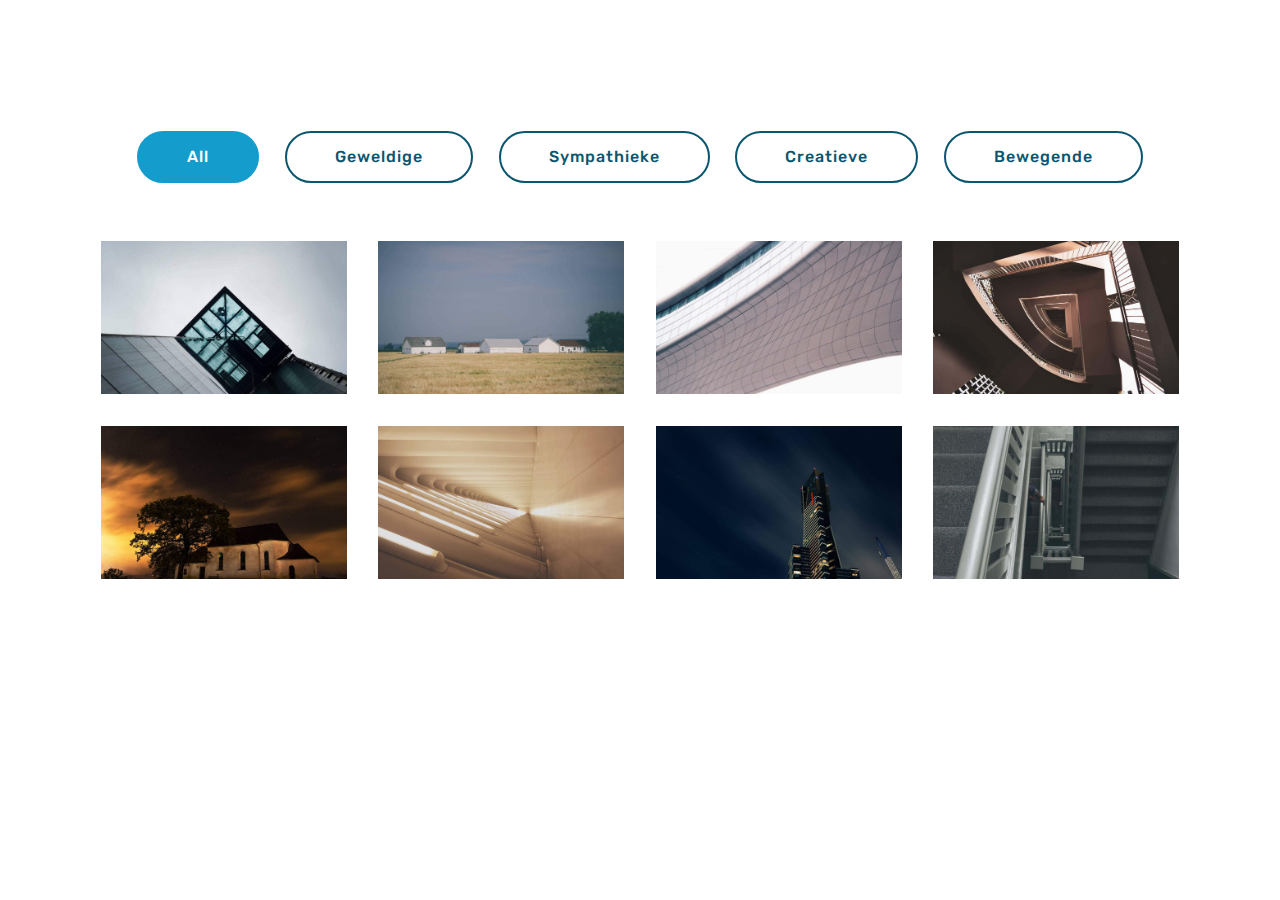
==== my_work.html @ 96ecb73c "create github pages" ====
<!DOCTYPE html>
<html >
<head>
  <!-- Site made with Mobirise Website Builder v4.8.6, https://mobirise.com -->
  <meta charset="UTF-8">
  <meta http-equiv="X-UA-Compatible" content="IE=edge">
  <meta name="generator" content="Mobirise v4.8.6, mobirise.com">
  <meta name="viewport" content="width=device-width, initial-scale=1, minimum-scale=1">
  <link rel="shortcut icon" href="assets/images/logo4.png" type="image/x-icon">
  <meta name="description" content="Website Creator Description">
  <title>MY WORK</title>
  <link rel="stylesheet" href="assets/web/assets/mobirise-icons/mobirise-icons.css">
  <link rel="stylesheet" href="assets/tether/tether.min.css">
  <link rel="stylesheet" href="assets/bootstrap/css/bootstrap.min.css">
  <link rel="stylesheet" href="assets/bootstrap/css/bootstrap-grid.min.css">
  <link rel="stylesheet" href="assets/bootstrap/css/bootstrap-reboot.min.css">
  <link rel="stylesheet" href="assets/theme/css/style.css">
  <link rel="stylesheet" href="assets/gallery/style.css">
  <link rel="stylesheet" href="assets/mobirise/css/mbr-additional.css" type="text/css">
  
  
  
</head>
<body>
  <section class="mbr-gallery mbr-slider-carousel cid-r9nRwlsTtN" id="gallery2-z">

    

    <div class="container">
        <div><!-- Filter --><div class="mbr-gallery-filter container gallery-filter-active"><ul buttons="0"><li class="mbr-gallery-filter-all"><a class="btn btn-md btn-primary-outline active display-4" href="">All</a></li></ul></div><!-- Gallery --><div class="mbr-gallery-row"><div class="mbr-gallery-layout-default"><div><div><div class="mbr-gallery-item mbr-gallery-item--p2" data-video-url="false" data-tags="Geweldige"><div href="#lb-gallery2-z" data-slide-to="0" data-toggle="modal"><img src="assets/images/gallery00.jpg" alt="" title=""><span class="icon-focus"></span></div></div><div class="mbr-gallery-item mbr-gallery-item--p2" data-video-url="false" data-tags="Sympathieke"><div href="#lb-gallery2-z" data-slide-to="1" data-toggle="modal"><img src="assets/images/gallery01.jpg" alt="" title=""><span class="icon-focus"></span></div></div><div class="mbr-gallery-item mbr-gallery-item--p2" data-video-url="false" data-tags="Creatieve"><div href="#lb-gallery2-z" data-slide-to="2" data-toggle="modal"><img src="assets/images/gallery02.jpg" alt="" title=""><span class="icon-focus"></span></div></div><div class="mbr-gallery-item mbr-gallery-item--p2" data-video-url="false" data-tags="Bewegende"><div href="#lb-gallery2-z" data-slide-to="3" data-toggle="modal"><img src="assets/images/gallery03.jpg" alt="" title=""><span class="icon-focus"></span></div></div><div class="mbr-gallery-item mbr-gallery-item--p2" data-video-url="false" data-tags="Geweldige"><div href="#lb-gallery2-z" data-slide-to="4" data-toggle="modal"><img src="assets/images/gallery04.jpg" alt="" title=""><span class="icon-focus"></span></div></div><div class="mbr-gallery-item mbr-gallery-item--p2" data-video-url="false" data-tags="Geweldige"><div href="#lb-gallery2-z" data-slide-to="5" data-toggle="modal"><img src="assets/images/gallery05.jpg" alt="" title=""><span class="icon-focus"></span></div></div><div class="mbr-gallery-item mbr-gallery-item--p2" data-video-url="false" data-tags="Sympathieke"><div href="#lb-gallery2-z" data-slide-to="6" data-toggle="modal"><img src="assets/images/gallery06.jpg" alt="" title=""><span class="icon-focus"></span></div></div><div class="mbr-gallery-item mbr-gallery-item--p2" data-video-url="false" data-tags="Bewegende"><div href="#lb-gallery2-z" data-slide-to="7" data-toggle="modal"><img src="assets/images/gallery07.jpg" alt="" title=""><span class="icon-focus"></span></div></div></div></div><div class="clearfix"></div></div></div><!-- Lightbox --><div data-app-prevent-settings="" class="mbr-slider modal fade carousel slide" tabindex="-1" data-keyboard="true" data-interval="false" id="lb-gallery2-z"><div class="modal-dialog"><div class="modal-content"><div class="modal-body"><div class="carousel-inner"><div class="carousel-item active"><img src="assets/images/gallery00.jpg" alt="" title=""></div><div class="carousel-item"><img src="assets/images/gallery01.jpg" alt="" title=""></div><div class="carousel-item"><img src="assets/images/gallery02.jpg" alt="" title=""></div><div class="carousel-item"><img src="assets/images/gallery03.jpg" alt="" title=""></div><div class="carousel-item"><img src="assets/images/gallery04.jpg" alt="" title=""></div><div class="carousel-item"><img src="assets/images/gallery05.jpg" alt="" title=""></div><div class="carousel-item"><img src="assets/images/gallery06.jpg" alt="" title=""></div><div class="carousel-item"><img src="assets/images/gallery07.jpg" alt="" title=""></div></div><a class="carousel-control carousel-control-prev" role="button" data-slide="prev" href="#lb-gallery2-z"><span class="mbri-left mbr-iconfont" aria-hidden="true"></span><span class="sr-only">Previous</span></a><a class="carousel-control carousel-control-next" role="button" data-slide="next" href="#lb-gallery2-z"><span class="mbri-right mbr-iconfont" aria-hidden="true"></span><span class="sr-only">Next</span></a><a class="close" href="#" role="button" data-dismiss="modal"><span class="sr-only">Close</span></a></div></div></div></div></div>
    </div>

</section>


  <section class="engine"><a href="https://mobirise.info/l">free site templates</a></section><script src="assets/web/assets/jquery/jquery.min.js"></script>
  <script src="assets/popper/popper.min.js"></script>
  <script src="assets/tether/tether.min.js"></script>
  <script src="assets/bootstrap/js/bootstrap.min.js"></script>
  <script src="assets/smoothscroll/smooth-scroll.js"></script>
  <script src="assets/bootstrapcarouselswipe/bootstrap-carousel-swipe.js"></script>
  <script src="assets/vimeoplayer/jquery.mb.vimeo_player.js"></script>
  <script src="assets/masonry/masonry.pkgd.min.js"></script>
  <script src="assets/imagesloaded/imagesloaded.pkgd.min.js"></script>
  <script src="assets/theme/js/script.js"></script>
  <script src="assets/gallery/player.min.js"></script>
  <script src="assets/gallery/script.js"></script>
  <script src="assets/slidervideo/script.js"></script>
  
  
</body>
</html>
---- assets/web/assets/mobirise-icons/mobirise-icons.css ----
@font-face {
  font-family: 'MobiriseIcons';
  src:  url('mobirise-icons.eot?spat4u');
  src:  url('mobirise-icons.eot?spat4u#iefix') format('embedded-opentype'),
    url('mobirise-icons.ttf?spat4u') format('truetype'),
    url('mobirise-icons.woff?spat4u') format('woff'),
    url('mobirise-icons.svg?spat4u#MobiriseIcons') format('svg');
  font-weight: normal;
  font-style: normal;
}

[class^="mbri-"], [class*=" mbri-"] {
  /* use !important to prevent issues with browser extensions that change fonts */
  font-family: MobiriseIcons !important;
  speak: none;
  font-style: normal;
  font-weight: normal;
  font-variant: normal;
  text-transform: none;
  line-height: 1;

  /* Better Font Rendering =========== */
  -webkit-font-smoothing: antialiased;
  -moz-osx-font-smoothing: grayscale;
}

.mbri-add-submenu:before {
  content: "\e900";
}
.mbri-alert:before {
  content: "\e901";
}
.mbri-align-center:before {
  content: "\e902";
}
.mbri-align-justify:before {
  content: "\e903";
}
.mbri-align-left:before {
  content: "\e904";
}
.mbri-align-right:before {
  content: "\e905";
}
.mbri-android:before {
  content: "\e906";
}
.mbri-apple:before {
  content: "\e907";
}
.mbri-arrow-down:before {
  content: "\e908";
}
.mbri-arrow-next:before {
  content: "\e909";
}
.mbri-arrow-prev:before {
  content: "\e90a";
}
.mbri-arrow-up:before {
  content: "\e90b";
}
.mbri-bold:before {
  content: "\e90c";
}
.mbri-bookmark:before {
  content: "\e90d";
}
.mbri-bootstrap:before {
  content: "\e90e";
}
.mbri-briefcase:before {
  content: "\e90f";
}
.mbri-browse:before {
  content: "\e910";
}
.mbri-bulleted-list:before {
  content: "\e911";
}
.mbri-calendar:before {
  content: "\e912";
}
.mbri-camera:before {
  content: "\e913";
}
.mbri-cart-add:before {
  content: "\e914";
}
.mbri-cart-full:before {
  content: "\e915";
}
.mbri-cash:before {
  content: "\e916";
}
.mbri-change-style:before {
  content: "\e917";
}
.mbri-chat:before {
  content: "\e918";
}
.mbri-clock:before {
  content: "\e919";
}
.mbri-close:before {
  content: "\e91a";
}
.mbri-cloud:before {
  content: "\e91b";
}
.mbri-code:before {
  content: "\e91c";
}
.mbri-contact-form:before {
  content: "\e91d";
}
.mbri-credit-card:before {
  content: "\e91e";
}
.mbri-cursor-click:before {
  content: "\e91f";
}
.mbri-cust-feedback:before {
  content: "\e920";
}
.mbri-database:before {
  content: "\e921";
}
.mbri-delivery:before {
  content: "\e922";
}
.mbri-desktop:before {
  content: "\e923";
}
.mbri-devices:before {
  content: "\e924";
}
.mbri-down:before {
  content: "\e925";
}
.mbri-download:before {
  content: "\e989";
}
.mbri-drag-n-drop:before {
  content: "\e927";
}
.mbri-drag-n-drop2:before {
  content: "\e928";
}
.mbri-edit:before {
  content: "\e929";
}
.mbri-edit2:before {
  content: "\e92a";
}
.mbri-error:before {
  content: "\e92b";
}
.mbri-extension:before {
  content: "\e92c";
}
.mbri-features:before {
  content: "\e92d";
}
.mbri-file:before {
  content: "\e92e";
}
.mbri-flag:before {
  content: "\e92f";
}
.mbri-folder:before {
  content: "\e930";
}
.mbri-gift:before {
  content: "\e931";
}
.mbri-github:before {
  content: "\e932";
}
.mbri-globe:before {
  content: "\e933";
}
.mbri-globe-2:before {
  content: "\e934";
}
.mbri-growing-chart:before {
  content: "\e935";
}
.mbri-hearth:before {
  content: "\e936";
}
.mbri-help:before {
  content: "\e937";
}
.mbri-home:before {
  content: "\e938";
}
.mbri-hot-cup:before {
  content: "\e939";
}
.mbri-idea:before {
  content: "\e93a";
}
.mbri-image-gallery:before {
  content: "\e93b";
}
.mbri-image-slider:before {
  content: "\e93c";
}
.mbri-info:before {
  content: "\e93d";
}
.mbri-italic:before {
  content: "\e93e";
}
.mbri-key:before {
  content: "\e93f";
}
.mbri-laptop:before {
  content: "\e940";
}
.mbri-layers:before {
  content: "\e941";
}
.mbri-left-right:before {
  content: "\e942";
}
.mbri-left:before {
  content: "\e943";
}
.mbri-letter:before {
  content: "\e944";
}
.mbri-like:before {
  content: "\e945";
}
.mbri-link:before {
  content: "\e946";
}
.mbri-lock:before {
  content: "\e947";
}
.mbri-login:before {
  content: "\e948";
}
.mbri-logout:before {
  content: "\e949";
}
.mbri-magic-stick:before {
  content: "\e94a";
}
.mbri-map-pin:before {
  content: "\e94b";
}
.mbri-menu:before {
  content: "\e94c";
}
.mbri-mobile:before {
  content: "\e94d";
}
.mbri-mobile2:before {
  content: "\e94e";
}
.mbri-mobirise:before {
  content: "\e94f";
}
.mbri-more-horizontal:before {
  content: "\e950";
}
.mbri-more-vertical:before {
  content: "\e951";
}
.mbri-music:before {
  content: "\e952";
}
.mbri-new-file:before {
  content: "\e953";
}
.mbri-numbered-list:before {
  content: "\e954";
}
.mbri-opened-folder:before {
  content: "\e955";
}
.mbri-pages:before {
  content: "\e956";
}
.mbri-paper-plane:before {
  content: "\e957";
}
.mbri-paperclip:before {
  content: "\e958";
}
.mbri-photo:before {
  content: "\e959";
}
.mbri-photos:before {
  content: "\e95a";
}
.mbri-pin:before {
  content: "\e95b";
}
.mbri-play:before {
  content: "\e95c";
}
.mbri-plus:before {
  content: "\e95d";
}
.mbri-preview:before {
  content: "\e95e";
}
.mbri-print:before {
  content: "\e95f";
}
.mbri-protect:before {
  content: "\e960";
}
.mbri-question:before {
  content: "\e961";
}
.mbri-quote-left:before {
  content: "\e962";
}
.mbri-quote-right:before {
  content: "\e963";
}
.mbri-refresh:before {
  content: "\e964";
}
.mbri-responsive:before {
  content: "\e965";
}
.mbri-right:before {
  content: "\e966";
}
.mbri-rocket:before {
  content: "\e967";
}
.mbri-sad-face:before {
  content: "\e968";
}
.mbri-sale:before {
  content: "\e969";
}
.mbri-save:before {
  content: "\e96a";
}
.mbri-search:before {
  content: "\e96b";
}
.mbri-setting:before {
  content: "\e96c";
}
.mbri-setting2:before {
  content: "\e96d";
}
.mbri-setting3:before {
  content: "\e96e";
}
.mbri-share:before {
  content: "\e96f";
}
.mbri-shopping-bag:before {
  content: "\e970";
}
.mbri-shopping-basket:before {
  content: "\e971";
}
.mbri-shopping-cart:before {
  content: "\e972";
}
.mbri-sites:before {
  content: "\e973";
}
.mbri-smile-face:before {
  content: "\e974";
}
.mbri-speed:before {
  content: "\e975";
}
.mbri-star:before {
  content: "\e976";
}
.mbri-success:before {
  content: "\e977";
}
.mbri-sun:before {
  content: "\e978";
}
.mbri-sun2:before {
  content: "\e979";
}
.mbri-tablet:before {
  content: "\e97a";
}
.mbri-tablet-vertical:before {
  content: "\e97b";
}
.mbri-target:before {
  content: "\e97c";
}
.mbri-timer:before {
  content: "\e97d";
}
.mbri-to-ftp:before {
  content: "\e97e";
}
.mbri-to-local-drive:before {
  content: "\e97f";
}
.mbri-touch-swipe:before {
  content: "\e980";
}
.mbri-touch:before {
  content: "\e981";
}
.mbri-trash:before {
  content: "\e982";
}
.mbri-underline:before {
  content: "\e983";
}
.mbri-unlink:before {
  content: "\e984";
}
.mbri-unlock:before {
  content: "\e985";
}
.mbri-up-down:before {
  content: "\e986";
}
.mbri-up:before {
  content: "\e987";
}
.mbri-update:before {
  content: "\e988";
}
.mbri-upload:before {
 content: "\e926"; 
}
.mbri-user:before {
  content: "\e98a";
}
.mbri-user2:before {
  content: "\e98b";
}
.mbri-users:before {
  content: "\e98c";
}
.mbri-video:before {
  content: "\e98d";
}
.mbri-video-play:before {
  content: "\e98e";
}
.mbri-watch:before {
  content: "\e98f";
}
.mbri-website-theme:before {
  content: "\e990";
}
.mbri-wifi:before {
  content: "\e991";
}
.mbri-windows:before {
  content: "\e992";
}
.mbri-zoom-out:before {
  content: "\e993";
}
.mbri-redo:before {
  content: "\e994";
}
.mbri-undo:before {
  content: "\e995";
}
---- assets/theme/css/style.css ----
/*!
 * Mobirise v4 theme (https://mobirise.com/)
 * Copyright 2017 Mobirise
 */section{background-color:#eeeeee}section,.container,.container-fluid{position:relative;word-wrap:break-word}a.mbr-iconfont:hover{text-decoration:none}.article .lead p,.article .lead ul,.article .lead ol,.article .lead pre,.article .lead blockquote{margin-bottom:0}a{font-style:normal;font-weight:400;cursor:pointer}a,a:hover{text-decoration:none}figure{margin-bottom:0}body{color:#232323}h1,h2,h3,h4,h5,h6,.h1,.h2,.h3,.h4,.h5,.h6,.display-1,.display-2,.display-3,.display-4{line-height:1;word-break:break-word;word-wrap:break-word}b,strong{font-weight:bold}blockquote{padding:10px 0 10px 20px;position:relative;border-left:2px solid;border-color:#ff3366}input:-webkit-autofill,input:-webkit-autofill:hover,input:-webkit-autofill:focus,input:-webkit-autofill:active{transition-delay:9999s;transition-property:background-color, color}textarea[type="hidden"]{display:none}body{position:relative}section{background-position:50% 50%;background-repeat:no-repeat;background-size:cover}section .mbr-background-video,section .mbr-background-video-preview{position:absolute;bottom:0;left:0;right:0;top:0}.hidden{visibility:hidden}.mbr-z-index20{z-index:20}/*! Base colors */.mbr-white{color:#ffffff}.mbr-black{color:#000000}.mbr-bg-white{background-color:#ffffff}.mbr-bg-black{background-color:#000000}/*! Text-aligns */.align-left{text-align:left}.align-center{text-align:center}.align-right{text-align:right}@media (max-width: 767px){.align-left,.align-center,.align-right,.mbr-section-btn,.mbr-section-title{text-align:center}}/*! Font-weight  */.mbr-light{font-weight:300}.mbr-regular{font-weight:400}.mbr-semibold{font-weight:500}.mbr-bold{font-weight:700}/*! Media  */.media-size-item{-webkit-flex:1 1 auto;-moz-flex:1 1 auto;-ms-flex:1 1 auto;-o-flex:1 1 auto;flex:1 1 auto}.media-content{-webkit-flex-basis:100%;flex-basis:100%}.media-container-row{display:-ms-flexbox;display:-webkit-flex;display:flex;-webkit-flex-direction:row;-ms-flex-direction:row;flex-direction:row;-webkit-flex-wrap:wrap;-ms-flex-wrap:wrap;flex-wrap:wrap;-webkit-justify-content:center;-ms-flex-pack:center;justify-content:center;-webkit-align-content:center;-ms-flex-line-pack:center;align-content:center;-webkit-align-items:start;-ms-flex-align:start;align-items:start}.media-container-row .media-size-item{width:400px}.media-container-column{display:-ms-flexbox;display:-webkit-flex;display:flex;-webkit-flex-direction:column;-ms-flex-direction:column;flex-direction:column;-webkit-flex-wrap:wrap;-ms-flex-wrap:wrap;flex-wrap:wrap;-webkit-justify-content:center;-ms-flex-pack:center;justify-content:center;-webkit-align-content:center;-ms-flex-line-pack:center;align-content:center;-webkit-align-items:stretch;-ms-flex-align:stretch;align-items:stretch}.media-container-column>*{width:100%}@media (min-width: 992px){.media-container-row{-webkit-flex-wrap:nowrap;-ms-flex-wrap:nowrap;flex-wrap:nowrap}}figure{overflow:hidden}figure[mbr-media-size]{transition:width 0.1s}.mbr-figure img,.mbr-figure iframe{display:block;width:100%}.card{background-color:transparent;border:none}.card-img{text-align:center;flex-shrink:0;-webkit-flex-shrink:0}.media{max-width:100%;margin:0 auto}.mbr-figure{-ms-flex-item-align:center;-ms-grid-row-align:center;-webkit-align-self:center;align-self:center}.media-container>div{max-width:100%}.mbr-figure img,.card-img img{width:100%}@media (max-width: 991px){.media-size-item{width:auto !important}.media{width:auto}.mbr-figure{width:100% !important}}/*! Buttons */.mbr-section-btn{margin-left:-.25rem;margin-right:-.25rem;font-size:0}nav .mbr-section-btn{margin-left:0rem;margin-right:0rem}/*! Btn icon margin */.btn .mbr-iconfont,.btn.btn-sm .mbr-iconfont{cursor:pointer;margin-right:0.5rem}.btn.btn-md .mbr-iconfont,.btn.btn-md .mbr-iconfont{margin-right:0.8rem}.mbr-regular{font-weight:400}.mbr-semibold{font-weight:500}.mbr-bold{font-weight:700}[type="submit"]{-webkit-appearance:none}/*! Full-screen */.mbr-fullscreen .mbr-overlay{min-height:100vh}.mbr-fullscreen{display:flex;display:-webkit-flex;display:-moz-flex;display:-ms-flex;display:-o-flex;align-items:center;-webkit-align-items:center;min-height:100vh;padding-top:3rem;padding-bottom:3rem}/*! Map */.map{height:25rem;position:relative}.map iframe{width:100%;height:100%}.form-asterisk{font-family:initial;position:absolute;top:-2px;font-weight:normal}/*! Scroll to top arrow */.mbr-arrow-up{bottom:25px;right:90px;position:fixed;text-align:right;z-index:5000;color:#ffffff;font-size:32px;transform:rotate(180deg);-webkit-transform:rotate(180deg)}.mbr-arrow-up a{background:rgba(0,0,0,0.2);border-radius:3px;color:#fff;display:inline-block;height:60px;width:60px;outline-style:none !important;position:relative;text-decoration:none;transition:all .3s ease-in-out;cursor:pointer;text-align:center}.mbr-arrow-up a:hover{background-color:rgba(0,0,0,0.4)}.mbr-arrow-up a i{line-height:60px}.mbr-arrow-up-icon{display:block;color:#fff}.mbr-arrow-up-icon::before{content:"\203a";display:inline-block;font-family:serif;font-size:32px;line-height:1;font-style:normal;position:relative;top:6px;left:-4px;-webkit-transform:rotate(-90deg);transform:rotate(-90deg)}/*! Arrow Down */.mbr-arrow{position:absolute;bottom:45px;left:50%;width:60px;height:60px;cursor:pointer;background-color:rgba(80,80,80,0.5);border-radius:50%;-webkit-transform:translateX(-50%);transform:translateX(-50%)}.mbr-arrow>a{display:inline-block;text-decoration:none;outline-style:none;-webkit-animation:arrowdown 1.7s ease-in-out infinite;animation:arrowdown 1.7s ease-in-out infinite}.mbr-arrow>a>i{position:absolute;top:-2px;left:15px;font-size:2rem}@keyframes arrowdown{0%{transform:translateY(0px);-webkit-transform:translateY(0px)}50%{transform:translateY(-5px);-webkit-transform:translateY(-5px)}100%{transform:translateY(0px);-webkit-transform:translateY(0px)}}@-webkit-keyframes arrowdown{0%{transform:translateY(0px);-webkit-transform:translateY(0px)}50%{transform:translateY(-5px);-webkit-transform:translateY(-5px)}100%{transform:translateY(0px);-webkit-transform:translateY(0px)}}@media (max-width: 500px){.mbr-arrow-up{left:50%;right:auto;transform:translateX(-50%) rotate(180deg);-webkit-transform:translateX(-50%) rotate(180deg)}}@keyframes gradient-animation{from{background-position:0% 100%;animation-timing-function:ease-in-out}to{background-position:100% 0%;animation-timing-function:ease-in-out}}@-webkit-keyframes gradient-animation{from{background-position:0% 100%;animation-timing-function:ease-in-out}to{background-position:100% 0%;animation-timing-function:ease-in-out}}.bg-gradient{background-size:200% 200%;animation:gradient-animation 5s infinite alternate;-webkit-animation:gradient-animation 5s infinite alternate}.menu .navbar-brand{display:-webkit-flex}.menu .navbar-brand span{display:flex;display:-webkit-flex}.menu .navbar-brand .navbar-caption-wrap{display:-webkit-flex}.menu .navbar-brand .navbar-logo img{display:-webkit-flex}@media (min-width: 768px) and (max-width: 991px){.menu .navbar-toggleable-sm .navbar-nav{display:-webkit-box;display:-webkit-flex;display:-ms-flexbox}}@media (min-width: 992px){.menu .navbar-nav.nav-dropdown{display:-webkit-flex}.menu .navbar-toggleable-sm .navbar-collapse{display:-webkit-flex !important}}.navbar{display:-webkit-flex;-webkit-flex-wrap:wrap;-webkit-align-items:center;-webkit-justify-content:space-between}.navbar-collapse{-webkit-flex-basis:100%;-webkit-flex-grow:1;-webkit-align-items:center}.nav-dropdown .link{padding:.667em 1.667em !important;margin:0 !important}.nav{display:-webkit-flex;-webkit-flex-wrap:wrap}.row{display:-webkit-flex;-webkit-flex-wrap:wrap}.justify-content-center{-webkit-justify-content:center}.form-inline{display:-webkit-flex;-webkit-flex-flow:row wrap;-webkit-align-items:center}.card-wrapper{flex:1;-webkit-flex:1}.carousel-control{display:-webkit-flex;-webkit-align-items:center;-webkit-justify-content:center}.carousel-controls{display:-webkit-flex}.media{display:-webkit-flex}
/*# sourceMappingURL=style.css.map */
.engine {
	position: absolute;
	text-indent: -2400px;
	text-align: center;
	padding: 0;
	top: 0;
	left: -2400px;
}
---- assets/gallery/style.css ----
/*-------

   Gallery

-------*/
.mbr-gallery .mbr-gallery-item {
  position: relative;
  display: inline-block;
  width: 25%;
  cursor: pointer; }

@media (max-width: 768px) {
  .mbr-gallery .mbr-gallery-item {
    width: 50%; } }
@media (max-width: 400px) {
  .mbr-gallery .mbr-gallery-item {
    width: 100%; } }
.mbr-gallery .icon-focus,
.mbr-gallery .icon-video {
  position: absolute;
  top: calc(50% - 32px);
  left: calc(50% - 24px);
  font-family: 'MobiriseIcons' !important;
  font-size: 3rem !important;
  color: #fff;
  opacity: 0;
  transition: .2s opacity ease-in-out;
  z-index: 5; }

.mbr-gallery .icon-focus::before {
  content: '\e96b'; }

.mbr-gallery .icon-video::before {
  content: '\e95c'; }

.mbr-gallery .mbr-gallery-item > div:hover .icon-focus,
.mbr-gallery .mbr-gallery-item > div:hover .icon-video {
  opacity: 1; }

.mbr-gallery .mbr-gallery-item img {
  width: 100%;
  opacity: 1;
  -webkit-transition: .2s opacity ease-in-out;
  transition: .2s opacity ease-in-out; }

.mbr-gallery .mbr-gallery-item > div:hover img {
  opacity: 1; }

.mbr-gallery .mbr-gallery-item > div {
  background: #fff;
  display: block;
  outline: none;
  position: relative; }

.mbr-gallery .mbr-gallery-item .icon {
  -webkit-transform: translateX(-50%) translateY(-50%);
  -webkit-transition: .2s opacity ease-in-out;
  color: #000;
  font-size: 30px;
  height: 69px;
  left: 50%;
  opacity: 0;
  position: absolute;
  top: 50%;
  transform: translateX(-50%) translateY(-50%);
  transition: .2s opacity ease-in-out;
  width: 69px; }

.mbr-gallery .mbr-gallery-item .icon::after,
.mbr-gallery .mbr-gallery-item .icon::before {
  content: '';
  display: block;
  position: absolute;
  height: 69px;
  width: 1px;
  margin-left: 34.5px;
  background-color: #fff; }

.mbr-gallery .mbr-gallery-item .icon::after {
  width: 69px;
  height: 1px;
  margin-left: 0;
  margin-top: 34.5px; }

.mbr-gallery .mbr-gallery-item > div:hover .icon {
  opacity: 1; }

.mbr-gallery .mbr-gallery-item > div:hover::before {
  opacity: .9; }

.mbr-gallery .mbr-gallery-item > div:hover .mbr-gallery-title {
  background: transparent !important; }

/* remove spacing */
.mbr-gallery .mbr-gallery-row.no-gutter {
  margin: 0; }

.mbr-gallery .mbr-gallery-row.no-gutter .mbr-gallery-item {
  padding: 0; }

/* container */
.mbr-gallery .container.mbr-gallery-layout-default {
  padding: 93px 0; }

/* fix horizontal scrollbar */
.mbr-gallery .mbr-gallery-layout-article,
.mbr-gallery .mbr-gallery-layout-default {
  overflow: hidden; }

/* lightbox */
.mbr-gallery .modal {
  position: fixed;
  overflow: hidden;
  padding-right: 0 !important; }

.mbr-gallery .modal-content {
  border-radius: 0;
  border: none;
  background: transparent; }

.mbr-gallery .modal-body {
  padding: 0; }

.mbr-gallery .modal-body img {
  width: 100%; }

.mbr-gallery .modal .close {
  position: fixed;
  background: #1b1b1b;
  opacity: .5;
  font-size: 35px;
  font-weight: 300;
  width: 70px;
  height: 70px;
  border-radius: 50%;
  color: #fff;
  top: 2.5rem;
  right: 2.5rem;
  line-height: 70px;
  border: none;
  text-align: center;
  text-shadow: none;
  z-index: 5;
  -webkit-transition: opacity .3s ease;
  -moz-transition: opacity .3s ease;
  -o-transition: opacity .3s ease;
  transition: opacity .3s ease;
  font-family: 'MobiriseIcons'; }
  .mbr-gallery .modal .close::before {
    content: '\e91a'; }

.mbr-gallery .modal .close:hover {
  opacity: 1;
  background: #000;
  color: #fff; }

.mbr-gallery .modal-dialog {
  max-width: 100% !important; }

.mbr-gallery .modal.in .modal-dialog {
  margin: 0 auto; }

/* modal back color opacity */
.modal-backdrop.in {
  opacity: .8;
  filter: alpha(opacity=80); }

@media (max-width: 768px) {
  .mbr-gallery .carousel-control,
  .mbr-gallery .carousel-indicators,
  .mbr-gallery .modal .close {
    position: fixed; } }
/* fix fade in effect */
.mbr-gallery .modal.fade .modal-dialog {
  -webkit-transition: margin-top .3s ease-out;
  -moz-transition: margin-top .3s ease-out;
  -o-transition: margin-top .3s ease-out;
  transition: margin-top .3s ease-out; }

.mbr-gallery .modal.fade .modal-dialog,
.mbr-gallery .modal.in .modal-dialog {
  -webkit-transform: none;
  -ms-transform: none;
  -o-transform: none;
  transform: none; }

/*-------

   Slider

-------*/
.mbr-slider .carousel-inner > .active,
.mbr-slider .carousel-inner > .next,
.mbr-slider .carousel-inner > .prev {
  display: table; }

.mbr-slider .carousel-control {
  position: absolute;
  width: 70px;
  height: 70px;
  top: 50%;
  margin-top: -35px;
  line-height: 70px;
  border-radius: 50%;
  font-size: 35px;
  border: 0;
  opacity: .5;
  text-shadow: none;
  z-index: 5;
  color: #fff;
  -webkit-transition: all .2s ease-in-out 0s;
  -o-transition: all .2s ease-in-out 0s;
  transition: all .2s ease-in-out 0s; }

.mbr-gallery .mbr-slider .carousel-control {
  position: fixed; }

@media (max-width: 991px) {
  .mbr-gallery .mbr-slider .carousel-control {
    bottom: 2.5rem;
    margin-top: 0;
    top: auto;
    z-index: 17; } }
.mbr-gallery .mbr-slider .carousel-inner > .active {
  display: block; }

.mbr-slider .carousel-control.left {
  left: 0;
  margin-left: 2.5rem; }

.mbr-slider .carousel-control.right {
  right: 0;
  margin-right: 2.5rem; }

.mbr-slider .carousel-control .icon-next,
.mbr-slider .carousel-control .icon-prev {
  margin-top: -18px;
  font-size: 40px;
  line-height: 27px; }

.mbr-slider .carousel-control:hover {
  background: #1b1b1b;
  color: #fff;
  opacity: 1; }

.mbr-slider .carousel-indicators {
  position: absolute;
  bottom: 0;
  margin-bottom: 1.5rem !important; }

@media (max-width: 543px) {
  .mbr-slider .carousel-indicators {
    display: none; } }
.carousel-indicators .active,
.carousel-indicators li {
  width: 15px;
  height: 15px;
  margin: 3px;
  background: #1b1b1b;
  border: 0;
  opacity: .5; }

.carousel-indicators .active {
  border: 4px solid #1b1b1b;
  background: #fff; }

.carousel-indicators li {
  max-width: 15px;
  max-height: 15px;
  margin: 3px;
  background: #1b1b1b;
  border: 0;
  border-radius: 50%;
  opacity: .5; }

.carousel-indicators li.active {
  border: 4px solid #1b1b1b;
  background: #fff; }

.container .carousel-indicators {
  margin-bottom: 3px; }

.mbr-gallery .mbr-slider .carousel-indicators {
  position: fixed;
  margin-bottom: 2.5rem !important; }

@media (max-width: 991px) {
  .mbr-gallery .mbr-slider .carousel-indicators {
    margin-bottom: 3.625rem !important;
    padding-left: 2.5rem;
    padding-right: 2.5rem; } }
.mbr-slider .carousel-indicators .active,
.mbr-slider .carousel-indicators li {
  width: 20px;
  height: 20px;
  margin: 3px;
  background: #1b1b1b;
  border: 0;
  opacity: .5; }

.mbr-slider .carousel-indicators .active {
  border: 4px solid #1b1b1b;
  background: #fff; }

@media (max-width: 767px) {
  .mbr-slider .carousel-control {
    top: auto;
    bottom: 20px; }

  .mbr-slider > .container .carousel-control {
    margin-bottom: 0; } }
/* boxed slider */
.mbr-slider > .boxed-slider {
  position: relative;
  padding: 93px 0; }

.mbr-slider > .boxed-slider > div {
  position: relative; }

.mbr-slider > .container img {
  width: 100%; }

.mbr-slider > .container img + .row {
  position: absolute;
  top: 50%;
  left: 0;
  right: 0;
  -webkit-transform: translateY(-50%);
  -moz-transform: translateY(-50%);
  transform: translateY(-50%);
  z-index: 2; }

.mbr-slider .mbr-section {
  padding: 0;
  background-attachment: scroll; }

.mbr-slider .mbr-table-cell {
  padding: 0; }

.mbr-slider > .container .carousel-indicators {
  margin-bottom: 3px; }

/* article slider */
.mbr-slider > .article-slider .mbr-section,
.mbr-slider > .article-slider .mbr-section .mbr-table-cell {
  padding-top: 0;
  padding-bottom: 0; }

.modal-backdrop.show {
  opacity: .7; }

.video-container .mbr-background-video iframe {
  width: 100%;
  height: 100%; }

.mbr-gallery-item__hided {
  position: absolute !important;
  left: 0 !important;
  width: 0 !important;
  height: 0;
  padding: 0 !important; }

.mbr-gallery-item__hided img {
  display: none !important; }

.mbr-gallery-item__hided span {
  display: none !important; }

.mbr-gallery-filter {
  padding-top: 30px;
  padding-bottom: 30px;
  text-align: center; }
  .mbr-gallery-filter li {
    display: inline-block;
    padding: 5px 0;
    transition: all .3s ease-out; }
    .mbr-gallery-filter li .btn {
      cursor: pointer; }
  .mbr-gallery-filter.gallery-filter__bg li {
    color: #fff; }
  .mbr-gallery-filter.gallery-filter__bg .active {
    color: #000;
    background-color: #fff; }
  .mbr-gallery-filter ul {
    display: inline-block;
    width: 100%;
    padding-left: 0;
    margin-bottom: 0;
    list-style: none; }

.mbr-gallery-item > div {
  position: relative; }

.mbr-gallery-item--p1 {
  padding: 0.5rem; }

.mbr-gallery-item--p2 {
  padding: 1rem; }

.mbr-gallery-item--p3 {
  padding: 1.5rem; }

.mbr-gallery-item--p4 {
  padding: 2rem; }

.mbr-gallery-item--p5 {
  padding: 2.5rem; }

.mbr-gallery-item--p6 {
  padding: 3rem; }

.mbr-gallery .mbr-gallery-item--p4 {
  width: 33.333%; }

.mbr-gallery .mbr-gallery-item--p6, .mbr-gallery .mbr-gallery-item--p5 {
  width: 50%; }

@media (max-width: 992px) {
  .mbr-gallery-item--p1 {
    padding: 0.5rem; }

  .mbr-gallery-item--p2 {
    padding: 0.8rem; }

  .mbr-gallery-item--p3 {
    padding: 1rem; }

  .mbr-gallery-item--p4 {
    padding: 1.5rem; }

  .mbr-gallery-item--p5 {
    padding: 1.8rem; }

  .mbr-gallery-item--p6 {
    padding: 2rem; }

  .mbr-gallery .mbr-gallery-item--p2,
  .mbr-gallery .mbr-gallery-item--p3 {
    width: 50%; }

  .mbr-gallery .mbr-gallery-item--p6,
  .mbr-gallery .mbr-gallery-item--p5,
  .mbr-gallery .mbr-gallery-item--p4 {
    width: 100%; } }
@media (max-width: 400px) {
  .mbr-gallery .mbr-gallery-item--p3,
  .mbr-gallery .mbr-gallery-item--p2,
  .mbr-gallery .mbr-gallery-item--p1 {
    width: 100%; } }

/*# sourceMappingURL=style.css.map */
---- assets/mobirise/css/mbr-additional.css ----
@import url(https://fonts.googleapis.com/css?family=Rubik:300,300i,400,400i,500,500i,700,700i,900,900i);





body {
  font-style: normal;
  line-height: 1.5;
}
.mbr-section-title {
  font-style: normal;
  line-height: 1.2;
}
.mbr-section-subtitle {
  line-height: 1.3;
}
.mbr-text {
  font-style: normal;
  line-height: 1.6;
}
.display-1 {
  font-family: 'Rubik', sans-serif;
  font-size: 1rem;
}
.display-1 > .mbr-iconfont {
  font-size: 1.6rem;
}
.display-2 {
  font-family: 'Rubik', sans-serif;
  font-size: 1rem;
}
.display-2 > .mbr-iconfont {
  font-size: 1.6rem;
}
.display-4 {
  font-family: 'Rubik', sans-serif;
  font-size: 1rem;
}
.display-4 > .mbr-iconfont {
  font-size: 1.6rem;
}
.display-5 {
  font-family: 'Rubik', sans-serif;
  font-size: 1rem;
}
.display-5 > .mbr-iconfont {
  font-size: 1.6rem;
}
.display-7 {
  font-family: 'Rubik', sans-serif;
  font-size: 1rem;
}
.display-7 > .mbr-iconfont {
  font-size: 1.6rem;
}
/* ---- Fluid typography for mobile devices ---- */
/* 1.4 - font scale ratio ( bootstrap == 1.42857 ) */
/* 100vw - current viewport width */
/* (48 - 20)  48 == 48rem == 768px, 20 == 20rem == 320px(minimal supported viewport) */
/* 0.65 - min scale variable, may vary */
@media (max-width: 768px) {
  .display-1 {
    font-size: 0.8rem;
    font-size: calc( 1rem + (1 - 1) * ((100vw - 20rem) / (48 - 20)));
    line-height: calc( 1.4 * (1rem + (1 - 1) * ((100vw - 20rem) / (48 - 20))));
  }
  .display-2 {
    font-size: 0.8rem;
    font-size: calc( 1rem + (1 - 1) * ((100vw - 20rem) / (48 - 20)));
    line-height: calc( 1.4 * (1rem + (1 - 1) * ((100vw - 20rem) / (48 - 20))));
  }
  .display-4 {
    font-size: 0.8rem;
    font-size: calc( 1rem + (1 - 1) * ((100vw - 20rem) / (48 - 20)));
    line-height: calc( 1.4 * (1rem + (1 - 1) * ((100vw - 20rem) / (48 - 20))));
  }
  .display-5 {
    font-size: 0.8rem;
    font-size: calc( 1rem + (1 - 1) * ((100vw - 20rem) / (48 - 20)));
    line-height: calc( 1.4 * (1rem + (1 - 1) * ((100vw - 20rem) / (48 - 20))));
  }
}
/* Buttons */
.btn {
  font-weight: 500;
  border-width: 2px;
  font-style: normal;
  letter-spacing: 1px;
  margin: .4rem .8rem;
  white-space: normal;
  -webkit-transition: all 0.3s ease-in-out;
  -moz-transition: all 0.3s ease-in-out;
  transition: all 0.3s ease-in-out;
  display: inline-flex;
  align-items: center;
  justify-content: center;
  word-break: break-word;
  -webkit-align-items: center;
  -webkit-justify-content: center;
  display: -webkit-inline-flex;
  padding: 1rem 3rem;
  border-radius: 3px;
}
.btn-sm {
  font-weight: 500;
  letter-spacing: 1px;
  -webkit-transition: all 0.3s ease-in-out;
  -moz-transition: all 0.3s ease-in-out;
  transition: all 0.3s ease-in-out;
  padding: 0.6rem 1.5rem;
  border-radius: 3px;
}
.btn-md {
  font-weight: 500;
  letter-spacing: 1px;
  margin: .4rem .8rem !important;
  -webkit-transition: all 0.3s ease-in-out;
  -moz-transition: all 0.3s ease-in-out;
  transition: all 0.3s ease-in-out;
  padding: 1rem 3rem;
  border-radius: 3px;
}
.btn-lg {
  font-weight: 500;
  letter-spacing: 1px;
  margin: .4rem .8rem !important;
  -webkit-transition: all 0.3s ease-in-out;
  -moz-transition: all 0.3s ease-in-out;
  transition: all 0.3s ease-in-out;
  padding: 1.2rem 3.2rem;
  border-radius: 3px;
}
.bg-primary {
  background-color: #149dcc !important;
}
.bg-success {
  background-color: #f7ed4a !important;
}
.bg-info {
  background-color: #ff0000 !important;
}
.bg-warning {
  background-color: #879a9f !important;
}
.bg-danger {
  background-color: #ff00bf !important;
}
.btn-primary,
.btn-primary:active {
  background-color: #149dcc !important;
  border-color: #149dcc !important;
  color: #ffffff !important;
}
.btn-primary:hover,
.btn-primary:focus,
.btn-primary.focus,
.btn-primary.active {
  color: #ffffff !important;
  background-color: #0d6786 !important;
  border-color: #0d6786 !important;
}
.btn-primary.disabled,
.btn-primary:disabled {
  color: #ffffff !important;
  background-color: #0d6786 !important;
  border-color: #0d6786 !important;
}
.btn-secondary,
.btn-secondary:active {
  background-color: #ff3366 !important;
  border-color: #ff3366 !important;
  color: #ffffff !important;
}
.btn-secondary:hover,
.btn-secondary:focus,
.btn-secondary.focus,
.btn-secondary.active {
  color: #ffffff !important;
  background-color: #e50039 !important;
  border-color: #e50039 !important;
}
.btn-secondary.disabled,
.btn-secondary:disabled {
  color: #ffffff !important;
  background-color: #e50039 !important;
  border-color: #e50039 !important;
}
.btn-info,
.btn-info:active {
  background-color: #ff0000 !important;
  border-color: #ff0000 !important;
  color: #ffffff !important;
}
.btn-info:hover,
.btn-info:focus,
.btn-info.focus,
.btn-info.active {
  color: #ffffff !important;
  background-color: #b30000 !important;
  border-color: #b30000 !important;
}
.btn-info.disabled,
.btn-info:disabled {
  color: #ffffff !important;
  background-color: #b30000 !important;
  border-color: #b30000 !important;
}
.btn-success,
.btn-success:active {
  background-color: #f7ed4a !important;
  border-color: #f7ed4a !important;
  color: #3f3c03 !important;
}
.btn-success:hover,
.btn-success:focus,
.btn-success.focus,
.btn-success.active {
  color: #3f3c03 !important;
  background-color: #eadd0a !important;
  border-color: #eadd0a !important;
}
.btn-success.disabled,
.btn-success:disabled {
  color: #3f3c03 !important;
  background-color: #eadd0a !important;
  border-color: #eadd0a !important;
}
.btn-warning,
.btn-warning:active {
  background-color: #879a9f !important;
  border-color: #879a9f !important;
  color: #ffffff !important;
}
.btn-warning:hover,
.btn-warning:focus,
.btn-warning.focus,
.btn-warning.active {
  color: #ffffff !important;
  background-color: #617479 !important;
  border-color: #617479 !important;
}
.btn-warning.disabled,
.btn-warning:disabled {
  color: #ffffff !important;
  background-color: #617479 !important;
  border-color: #617479 !important;
}
.btn-danger,
.btn-danger:active {
  background-color: #ff00bf !important;
  border-color: #ff00bf !important;
  color: #ffffff !important;
}
.btn-danger:hover,
.btn-danger:focus,
.btn-danger.focus,
.btn-danger.active {
  color: #ffffff !important;
  background-color: #b30086 !important;
  border-color: #b30086 !important;
}
.btn-danger.disabled,
.btn-danger:disabled {
  color: #ffffff !important;
  background-color: #b30086 !important;
  border-color: #b30086 !important;
}
.btn-white {
  color: #333333 !important;
}
.btn-white,
.btn-white:active {
  background-color: #ffffff !important;
  border-color: #ffffff !important;
  color: #808080 !important;
}
.btn-white:hover,
.btn-white:focus,
.btn-white.focus,
.btn-white.active {
  color: #808080 !important;
  background-color: #d9d9d9 !important;
  border-color: #d9d9d9 !important;
}
.btn-white.disabled,
.btn-white:disabled {
  color: #808080 !important;
  background-color: #d9d9d9 !important;
  border-color: #d9d9d9 !important;
}
.btn-black,
.btn-black:active {
  background-color: #333333 !important;
  border-color: #333333 !important;
  color: #ffffff !important;
}
.btn-black:hover,
.btn-black:focus,
.btn-black.focus,
.btn-black.active {
  color: #ffffff !important;
  background-color: #0d0d0d !important;
  border-color: #0d0d0d !important;
}
.btn-black.disabled,
.btn-black:disabled {
  color: #ffffff !important;
  background-color: #0d0d0d !important;
  border-color: #0d0d0d !important;
}
.btn-primary-outline,
.btn-primary-outline:active {
  background: none;
  border-color: #0b566f;
  color: #0b566f;
}
.btn-primary-outline:hover,
.btn-primary-outline:focus,
.btn-primary-outline.focus,
.btn-primary-outline.active {
  color: #ffffff;
  background-color: #149dcc;
  border-color: #149dcc;
}
.btn-primary-outline.disabled,
.btn-primary-outline:disabled {
  color: #ffffff !important;
  background-color: #149dcc !important;
  border-color: #149dcc !important;
}
.btn-secondary-outline,
.btn-secondary-outline:active {
  background: none;
  border-color: #cc0033;
  color: #cc0033;
}
.btn-secondary-outline:hover,
.btn-secondary-outline:focus,
.btn-secondary-outline.focus,
.btn-secondary-outline.active {
  color: #ffffff;
  background-color: #ff3366;
  border-color: #ff3366;
}
.btn-secondary-outline.disabled,
.btn-secondary-outline:disabled {
  color: #ffffff !important;
  background-color: #ff3366 !important;
  border-color: #ff3366 !important;
}
.btn-info-outline,
.btn-info-outline:active {
  background: none;
  border-color: #990000;
  color: #990000;
}
.btn-info-outline:hover,
.btn-info-outline:focus,
.btn-info-outline.focus,
.btn-info-outline.active {
  color: #ffffff;
  background-color: #ff0000;
  border-color: #ff0000;
}
.btn-info-outline.disabled,
.btn-info-outline:disabled {
  color: #ffffff !important;
  background-color: #ff0000 !important;
  border-color: #ff0000 !important;
}
.btn-success-outline,
.btn-success-outline:active {
  background: none;
  border-color: #d2c609;
  color: #d2c609;
}
.btn-success-outline:hover,
.btn-success-outline:focus,
.btn-success-outline.focus,
.btn-success-outline.active {
  color: #3f3c03;
  background-color: #f7ed4a;
  border-color: #f7ed4a;
}
.btn-success-outline.disabled,
.btn-success-outline:disabled {
  color: #3f3c03 !important;
  background-color: #f7ed4a !important;
  border-color: #f7ed4a !important;
}
.btn-warning-outline,
.btn-warning-outline:active {
  background: none;
  border-color: #55666b;
  color: #55666b;
}
.btn-warning-outline:hover,
.btn-warning-outline:focus,
.btn-warning-outline.focus,
.btn-warning-outline.active {
  color: #ffffff;
  background-color: #879a9f;
  border-color: #879a9f;
}
.btn-warning-outline.disabled,
.btn-warning-outline:disabled {
  color: #ffffff !important;
  background-color: #879a9f !important;
  border-color: #879a9f !important;
}
.btn-danger-outline,
.btn-danger-outline:active {
  background: none;
  border-color: #990073;
  color: #990073;
}
.btn-danger-outline:hover,
.btn-danger-outline:focus,
.btn-danger-outline.focus,
.btn-danger-outline.active {
  color: #ffffff;
  background-color: #ff00bf;
  border-color: #ff00bf;
}
.btn-danger-outline.disabled,
.btn-danger-outline:disabled {
  color: #ffffff !important;
  background-color: #ff00bf !important;
  border-color: #ff00bf !important;
}
.btn-black-outline,
.btn-black-outline:active {
  background: none;
  border-color: #000000;
  color: #000000;
}
.btn-black-outline:hover,
.btn-black-outline:focus,
.btn-black-outline.focus,
.btn-black-outline.active {
  color: #ffffff;
  background-color: #333333;
  border-color: #333333;
}
.btn-black-outline.disabled,
.btn-black-outline:disabled {
  color: #ffffff !important;
  background-color: #333333 !important;
  border-color: #333333 !important;
}
.btn-white-outline,
.btn-white-outline:active,
.btn-white-outline.active {
  background: none;
  border-color: #ffffff;
  color: #ffffff;
}
.btn-white-outline:hover,
.btn-white-outline:focus,
.btn-white-outline.focus {
  color: #333333;
  background-color: #ffffff;
  border-color: #ffffff;
}
.text-primary {
  color: #149dcc !important;
}
.text-secondary {
  color: #ff3366 !important;
}
.text-success {
  color: #f7ed4a !important;
}
.text-info {
  color: #ff0000 !important;
}
.text-warning {
  color: #879a9f !important;
}
.text-danger {
  color: #ff00bf !important;
}
.text-white {
  color: #ffffff !important;
}
.text-black {
  color: #000000 !important;
}
a.text-primary:hover,
a.text-primary:focus {
  color: #0b566f !important;
}
a.text-secondary:hover,
a.text-secondary:focus {
  color: #cc0033 !important;
}
a.text-success:hover,
a.text-success:focus {
  color: #d2c609 !important;
}
a.text-info:hover,
a.text-info:focus {
  color: #990000 !important;
}
a.text-warning:hover,
a.text-warning:focus {
  color: #55666b !important;
}
a.text-danger:hover,
a.text-danger:focus {
  color: #990073 !important;
}
a.text-white:hover,
a.text-white:focus {
  color: #b3b3b3 !important;
}
a.text-black:hover,
a.text-black:focus {
  color: #4d4d4d !important;
}
.alert-success {
  background-color: #70c770;
}
.alert-info {
  background-color: #ff0000;
}
.alert-warning {
  background-color: #879a9f;
}
.alert-danger {
  background-color: #ff00bf;
}
.mbr-section-btn a.btn:not(.btn-form) {
  border-radius: 100px;
}
.mbr-section-btn a.btn:not(.btn-form):hover,
.mbr-section-btn a.btn:not(.btn-form):focus {
  box-shadow: none !important;
}
.mbr-section-btn a.btn:not(.btn-form):hover,
.mbr-section-btn a.btn:not(.btn-form):focus {
  box-shadow: 0 10px 40px 0 rgba(0, 0, 0, 0.2) !important;
  -webkit-box-shadow: 0 10px 40px 0 rgba(0, 0, 0, 0.2) !important;
}
.mbr-gallery-filter li a {
  border-radius: 100px !important;
}
.mbr-gallery-filter li.active .btn {
  background-color: #149dcc;
  border-color: #149dcc;
  color: #ffffff;
}
.mbr-gallery-filter li.active .btn:focus {
  box-shadow: none;
}
.nav-tabs .nav-link {
  border-radius: 100px !important;
}
.btn-form {
  border-radius: 0;
}
.btn-form:hover {
  cursor: pointer;
}
a,
a:hover {
  color: #149dcc;
}
.mbr-plan-header.bg-primary .mbr-plan-subtitle,
.mbr-plan-header.bg-primary .mbr-plan-price-desc {
  color: #b4e6f8;
}
.mbr-plan-header.bg-success .mbr-plan-subtitle,
.mbr-plan-header.bg-success .mbr-plan-price-desc {
  color: #ffffff;
}
.mbr-plan-header.bg-info .mbr-plan-subtitle,
.mbr-plan-header.bg-info .mbr-plan-price-desc {
  color: #ffcccc;
}
.mbr-plan-header.bg-warning .mbr-plan-subtitle,
.mbr-plan-header.bg-warning .mbr-plan-price-desc {
  color: #ced6d8;
}
.mbr-plan-header.bg-danger .mbr-plan-subtitle,
.mbr-plan-header.bg-danger .mbr-plan-price-desc {
  color: #ffccf2;
}
/* Scroll to top button*/
.scrollToTop_wraper {
  display: none;
}
#scrollToTop a i:before {
  content: '';
  position: absolute;
  height: 40%;
  top: 25%;
  background: #fff;
  width: 2px;
  left: calc(50% - 1px);
}
#scrollToTop a i:after {
  content: '';
  position: absolute;
  display: block;
  border-top: 2px solid #fff;
  border-right: 2px solid #fff;
  width: 40%;
  height: 40%;
  left: 30%;
  bottom: 30%;
  transform: rotate(135deg);
  -webkit-transform: rotate(135deg);
}
/* Others*/
.note-check a[data-value=Rubik] {
  font-style: normal;
}
.mbr-arrow a {
  color: #ffffff;
}
@media (max-width: 767px) {
  .mbr-arrow {
    display: none;
  }
}
.form-control-label {
  position: relative;
  cursor: pointer;
  margin-bottom: .357em;
  padding: 0;
}
.alert {
  color: #ffffff;
  border-radius: 0;
  border: 0;
  font-size: .875rem;
  line-height: 1.5;
  margin-bottom: 1.875rem;
  padding: 1.25rem;
  position: relative;
}
.alert.alert-form::after {
  background-color: inherit;
  bottom: -7px;
  content: "";
  display: block;
  height: 14px;
  left: 50%;
  margin-left: -7px;
  position: absolute;
  transform: rotate(45deg);
  width: 14px;
  -webkit-transform: rotate(45deg);
}
.form-control {
  background-color: #f5f5f5;
  box-shadow: none;
  color: #565656;
  font-family: 'Rubik', sans-serif;
  font-size: 1rem;
  line-height: 1.43;
  min-height: 3.5em;
  padding: 1.07em .5em;
}
.form-control > .mbr-iconfont {
  font-size: 1.6rem;
}
.form-control,
.form-control:focus {
  border: 1px solid #e8e8e8;
}
.form-active .form-control:invalid {
  border-color: red;
}
.mbr-overlay {
  background-color: #000;
  bottom: 0;
  left: 0;
  opacity: .5;
  position: absolute;
  right: 0;
  top: 0;
  z-index: 0;
}
blockquote {
  font-style: italic;
  padding: 10px 0 10px 20px;
  font-size: 1.09rem;
  position: relative;
  border-color: #149dcc;
  border-width: 3px;
}
ul,
ol,
pre,
blockquote {
  margin-bottom: 2.3125rem;
}
pre {
  background: #f4f4f4;
  padding: 10px 24px;
  white-space: pre-wrap;
}
.inactive {
  -webkit-user-select: none;
  -moz-user-select: none;
  -ms-user-select: none;
  user-select: none;
  pointer-events: none;
  -webkit-user-drag: none;
  user-drag: none;
}
.mbr-section__comments .row {
  justify-content: center;
  -webkit-justify-content: center;
}
/* Forms */
.mbr-form .btn {
  margin: .4rem 0;
}
.mbr-form .input-group-btn a.btn {
  border-radius: 100px !important;
}
.mbr-form .input-group-btn a.btn:hover {
  box-shadow: 0 10px 40px 0 rgba(0, 0, 0, 0.2);
}
.mbr-form .input-group-btn button[type="submit"] {
  border-radius: 100px !important;
  padding: 1rem 3rem;
}
.mbr-form .input-group-btn button[type="submit"]:hover {
  box-shadow: 0 10px 40px 0 rgba(0, 0, 0, 0.2);
}
.form2 .form-control {
  border-top-left-radius: 100px;
  border-bottom-left-radius: 100px;
}
.form2 .input-group-btn a.btn {
  border-top-left-radius: 0 !important;
  border-bottom-left-radius: 0 !important;
}
.form2 .input-group-btn button[type="submit"] {
  border-top-left-radius: 0 !important;
  border-bottom-left-radius: 0 !important;
}
.form3 input[type="email"] {
  border-radius: 100px !important;
}
@media (max-width: 349px) {
  .form2 input[type="email"] {
    border-radius: 100px !important;
  }
  .form2 .input-group-btn a.btn {
    border-radius: 100px !important;
  }
  .form2 .input-group-btn button[type="submit"] {
    border-radius: 100px !important;
  }
}
@media (max-width: 767px) {
  .btn {
    font-size: .75rem !important;
  }
  .btn .mbr-iconfont {
    font-size: 1rem !important;
  }
}
/* Social block */
.btn-social {
  font-size: 20px;
  border-radius: 50%;
  padding: 0;
  width: 44px;
  height: 44px;
  line-height: 44px;
  text-align: center;
  position: relative;
  border: 2px solid #c0a375;
  border-color: #149dcc;
  color: #232323;
  cursor: pointer;
}
.btn-social i {
  top: 0;
  line-height: 44px;
  width: 44px;
}
.btn-social:hover {
  color: #fff;
  background: #149dcc;
}
.btn-social + .btn {
  margin-left: .1rem;
}
/* Footer */
.mbr-footer-content li::before,
.mbr-footer .mbr-contacts li::before {
  background: #149dcc;
}
.mbr-footer-content li a:hover,
.mbr-footer .mbr-contacts li a:hover {
  color: #149dcc;
}
.footer3 input[type="email"],
.footer4 input[type="email"] {
  border-radius: 100px !important;
}
.footer3 .input-group-btn a.btn,
.footer4 .input-group-btn a.btn {
  border-radius: 100px !important;
}
.footer3 .input-group-btn button[type="submit"],
.footer4 .input-group-btn button[type="submit"] {
  border-radius: 100px !important;
}
/* Headers*/
.header13 .form-inline input[type="email"],
.header14 .form-inline input[type="email"] {
  border-radius: 100px;
}
.header13 .form-inline input[type="text"],
.header14 .form-inline input[type="text"] {
  border-radius: 100px;
}
.header13 .form-inline input[type="tel"],
.header14 .form-inline input[type="tel"] {
  border-radius: 100px;
}
.header13 .form-inline a.btn,
.header14 .form-inline a.btn {
  border-radius: 100px;
}
.header13 .form-inline button,
.header14 .form-inline button {
  border-radius: 100px !important;
}
.offset-1 {
  margin-left: 8.33333%;
}
.offset-2 {
  margin-left: 16.66667%;
}
.offset-3 {
  margin-left: 25%;
}
.offset-4 {
  margin-left: 33.33333%;
}
.offset-5 {
  margin-left: 41.66667%;
}
.offset-6 {
  margin-left: 50%;
}
.offset-7 {
  margin-left: 58.33333%;
}
.offset-8 {
  margin-left: 66.66667%;
}
.offset-9 {
  margin-left: 75%;
}
.offset-10 {
  margin-left: 83.33333%;
}
.offset-11 {
  margin-left: 91.66667%;
}
@media (min-width: 576px) {
  .offset-sm-0 {
    margin-left: 0%;
  }
  .offset-sm-1 {
    margin-left: 8.33333%;
  }
  .offset-sm-2 {
    margin-left: 16.66667%;
  }
  .offset-sm-3 {
    margin-left: 25%;
  }
  .offset-sm-4 {
    margin-left: 33.33333%;
  }
  .offset-sm-5 {
    margin-left: 41.66667%;
  }
  .offset-sm-6 {
    margin-left: 50%;
  }
  .offset-sm-7 {
    margin-left: 58.33333%;
  }
  .offset-sm-8 {
    margin-left: 66.66667%;
  }
  .offset-sm-9 {
    margin-left: 75%;
  }
  .offset-sm-10 {
    margin-left: 83.33333%;
  }
  .offset-sm-11 {
    margin-left: 91.66667%;
  }
}
@media (min-width: 768px) {
  .offset-md-0 {
    margin-left: 0%;
  }
  .offset-md-1 {
    margin-left: 8.33333%;
  }
  .offset-md-2 {
    margin-left: 16.66667%;
  }
  .offset-md-3 {
    margin-left: 25%;
  }
  .offset-md-4 {
    margin-left: 33.33333%;
  }
  .offset-md-5 {
    margin-left: 41.66667%;
  }
  .offset-md-6 {
    margin-left: 50%;
  }
  .offset-md-7 {
    margin-left: 58.33333%;
  }
  .offset-md-8 {
    margin-left: 66.66667%;
  }
  .offset-md-9 {
    margin-left: 75%;
  }
  .offset-md-10 {
    margin-left: 83.33333%;
  }
  .offset-md-11 {
    margin-left: 91.66667%;
  }
}
@media (min-width: 992px) {
  .offset-lg-0 {
    margin-left: 0%;
  }
  .offset-lg-1 {
    margin-left: 8.33333%;
  }
  .offset-lg-2 {
    margin-left: 16.66667%;
  }
  .offset-lg-3 {
    margin-left: 25%;
  }
  .offset-lg-4 {
    margin-left: 33.33333%;
  }
  .offset-lg-5 {
    margin-left: 41.66667%;
  }
  .offset-lg-6 {
    margin-left: 50%;
  }
  .offset-lg-7 {
    margin-left: 58.33333%;
  }
  .offset-lg-8 {
    margin-left: 66.66667%;
  }
  .offset-lg-9 {
    margin-left: 75%;
  }
  .offset-lg-10 {
    margin-left: 83.33333%;
  }
  .offset-lg-11 {
    margin-left: 91.66667%;
  }
}
@media (min-width: 1200px) {
  .offset-xl-0 {
    margin-left: 0%;
  }
  .offset-xl-1 {
    margin-left: 8.33333%;
  }
  .offset-xl-2 {
    margin-left: 16.66667%;
  }
  .offset-xl-3 {
    margin-left: 25%;
  }
  .offset-xl-4 {
    margin-left: 33.33333%;
  }
  .offset-xl-5 {
    margin-left: 41.66667%;
  }
  .offset-xl-6 {
    margin-left: 50%;
  }
  .offset-xl-7 {
    margin-left: 58.33333%;
  }
  .offset-xl-8 {
    margin-left: 66.66667%;
  }
  .offset-xl-9 {
    margin-left: 75%;
  }
  .offset-xl-10 {
    margin-left: 83.33333%;
  }
  .offset-xl-11 {
    margin-left: 91.66667%;
  }
}
.navbar-toggler {
  -webkit-align-self: flex-start;
  -ms-flex-item-align: start;
  align-self: flex-start;
  padding: 0.25rem 0.75rem;
  font-size: 1.25rem;
  line-height: 1;
  background: transparent;
  border: 1px solid transparent;
  -webkit-border-radius: 0.25rem;
  border-radius: 0.25rem;
}
.navbar-toggler:focus,
.navbar-toggler:hover {
  text-decoration: none;
}
.navbar-toggler-icon {
  display: inline-block;
  width: 1.5em;
  height: 1.5em;
  vertical-align: middle;
  content: "";
  background: no-repeat center center;
  -webkit-background-size: 100% 100%;
  -o-background-size: 100% 100%;
  background-size: 100% 100%;
}
.navbar-toggler-left {
  position: absolute;
  left: 1rem;
}
.navbar-toggler-right {
  position: absolute;
  right: 1rem;
}
@media (max-width: 575px) {
  .navbar-toggleable .navbar-nav .dropdown-menu {
    position: static;
    float: none;
  }
  .navbar-toggleable > .container {
    padding-right: 0;
    padding-left: 0;
  }
}
@media (min-width: 576px) {
  .navbar-toggleable {
    -webkit-box-orient: horizontal;
    -webkit-box-direction: normal;
    -webkit-flex-direction: row;
    -ms-flex-direction: row;
    flex-direction: row;
    -webkit-flex-wrap: nowrap;
    -ms-flex-wrap: nowrap;
    flex-wrap: nowrap;
    -webkit-box-align: center;
    -webkit-align-items: center;
    -ms-flex-align: center;
    align-items: center;
  }
  .navbar-toggleable .navbar-nav {
    -webkit-box-orient: horizontal;
    -webkit-box-direction: normal;
    -webkit-flex-direction: row;
    -ms-flex-direction: row;
    flex-direction: row;
  }
  .navbar-toggleable .navbar-nav .nav-link {
    padding-right: .5rem;
    padding-left: .5rem;
  }
  .navbar-toggleable > .container {
    display: -webkit-box;
    display: -webkit-flex;
    display: -ms-flexbox;
    display: flex;
    -webkit-flex-wrap: nowrap;
    -ms-flex-wrap: nowrap;
    flex-wrap: nowrap;
    -webkit-box-align: center;
    -webkit-align-items: center;
    -ms-flex-align: center;
    align-items: center;
  }
  .navbar-toggleable .navbar-collapse {
    display: -webkit-box !important;
    display: -webkit-flex !important;
    display: -ms-flexbox !important;
    display: flex !important;
    width: 100%;
  }
  .navbar-toggleable .navbar-toggler {
    display: none;
  }
}
@media (max-width: 767px) {
  .navbar-toggleable-sm .navbar-nav .dropdown-menu {
    position: static;
    float: none;
  }
  .navbar-toggleable-sm > .container {
    padding-right: 0;
    padding-left: 0;
  }
}
@media (min-width: 768px) {
  .navbar-toggleable-sm {
    -webkit-box-orient: horizontal;
    -webkit-box-direction: normal;
    -webkit-flex-direction: row;
    -ms-flex-direction: row;
    flex-direction: row;
    -webkit-flex-wrap: nowrap;
    -ms-flex-wrap: nowrap;
    flex-wrap: nowrap;
    -webkit-box-align: center;
    -webkit-align-items: center;
    -ms-flex-align: center;
    align-items: center;
  }
  .navbar-toggleable-sm .navbar-nav {
    -webkit-box-orient: horizontal;
    -webkit-box-direction: normal;
    -webkit-flex-direction: row;
    -ms-flex-direction: row;
    flex-direction: row;
  }
  .navbar-toggleable-sm .navbar-nav .nav-link {
    padding-right: .5rem;
    padding-left: .5rem;
  }
  .navbar-toggleable-sm > .container {
    display: -webkit-box;
    display: -webkit-flex;
    display: -ms-flexbox;
    display: flex;
    -webkit-flex-wrap: nowrap;
    -ms-flex-wrap: nowrap;
    flex-wrap: nowrap;
    -webkit-box-align: center;
    -webkit-align-items: center;
    -ms-flex-align: center;
    align-items: center;
  }
  .navbar-toggleable-sm .navbar-collapse {
    display: none;
    width: 100%;
  }
  .navbar-toggleable-sm .navbar-toggler {
    display: none;
  }
}
@media (max-width: 991px) {
  .navbar-toggleable-md .navbar-nav .dropdown-menu {
    position: static;
    float: none;
  }
  .navbar-toggleable-md > .container {
    padding-right: 0;
    padding-left: 0;
  }
}
@media (min-width: 992px) {
  .navbar-toggleable-md {
    -webkit-box-orient: horizontal;
    -webkit-box-direction: normal;
    -webkit-flex-direction: row;
    -ms-flex-direction: row;
    flex-direction: row;
    -webkit-flex-wrap: nowrap;
    -ms-flex-wrap: nowrap;
    flex-wrap: nowrap;
    -webkit-box-align: center;
    -webkit-align-items: center;
    -ms-flex-align: center;
    align-items: center;
  }
  .navbar-toggleable-md .navbar-nav {
    -webkit-box-orient: horizontal;
    -webkit-box-direction: normal;
    -webkit-flex-direction: row;
    -ms-flex-direction: row;
    flex-direction: row;
  }
  .navbar-toggleable-md .navbar-nav .nav-link {
    padding-right: .5rem;
    padding-left: .5rem;
  }
  .navbar-toggleable-md > .container {
    display: -webkit-box;
    display: -webkit-flex;
    display: -ms-flexbox;
    display: flex;
    -webkit-flex-wrap: nowrap;
    -ms-flex-wrap: nowrap;
    flex-wrap: nowrap;
    -webkit-box-align: center;
    -webkit-align-items: center;
    -ms-flex-align: center;
    align-items: center;
  }
  .navbar-toggleable-md .navbar-collapse {
    display: -webkit-box !important;
    display: -webkit-flex !important;
    display: -ms-flexbox !important;
    display: flex !important;
    width: 100%;
  }
  .navbar-toggleable-md .navbar-toggler {
    display: none;
  }
}
@media (max-width: 1199px) {
  .navbar-toggleable-lg .navbar-nav .dropdown-menu {
    position: static;
    float: none;
  }
  .navbar-toggleable-lg > .container {
    padding-right: 0;
    padding-left: 0;
  }
}
@media (min-width: 1200px) {
  .navbar-toggleable-lg {
    -webkit-box-orient: horizontal;
    -webkit-box-direction: normal;
    -webkit-flex-direction: row;
    -ms-flex-direction: row;
    flex-direction: row;
    -webkit-flex-wrap: nowrap;
    -ms-flex-wrap: nowrap;
    flex-wrap: nowrap;
    -webkit-box-align: center;
    -webkit-align-items: center;
    -ms-flex-align: center;
    align-items: center;
  }
  .navbar-toggleable-lg .navbar-nav {
    -webkit-box-orient: horizontal;
    -webkit-box-direction: normal;
    -webkit-flex-direction: row;
    -ms-flex-direction: row;
    flex-direction: row;
  }
  .navbar-toggleable-lg .navbar-nav .nav-link {
    padding-right: .5rem;
    padding-left: .5rem;
  }
  .navbar-toggleable-lg > .container {
    display: -webkit-box;
    display: -webkit-flex;
    display: -ms-flexbox;
    display: flex;
    -webkit-flex-wrap: nowrap;
    -ms-flex-wrap: nowrap;
    flex-wrap: nowrap;
    -webkit-box-align: center;
    -webkit-align-items: center;
    -ms-flex-align: center;
    align-items: center;
  }
  .navbar-toggleable-lg .navbar-collapse {
    display: -webkit-box !important;
    display: -webkit-flex !important;
    display: -ms-flexbox !important;
    display: flex !important;
    width: 100%;
  }
  .navbar-toggleable-lg .navbar-toggler {
    display: none;
  }
}
.navbar-toggleable-xl {
  -webkit-box-orient: horizontal;
  -webkit-box-direction: normal;
  -webkit-flex-direction: row;
  -ms-flex-direction: row;
  flex-direction: row;
  -webkit-flex-wrap: nowrap;
  -ms-flex-wrap: nowrap;
  flex-wrap: nowrap;
  -webkit-box-align: center;
  -webkit-align-items: center;
  -ms-flex-align: center;
  align-items: center;
}
.navbar-toggleable-xl .navbar-nav .dropdown-menu {
  position: static;
  float: none;
}
.navbar-toggleable-xl > .container {
  padding-right: 0;
  padding-left: 0;
}
.navbar-toggleable-xl .navbar-nav {
  -webkit-box-orient: horizontal;
  -webkit-box-direction: normal;
  -webkit-flex-direction: row;
  -ms-flex-direction: row;
  flex-direction: row;
}
.navbar-toggleable-xl .navbar-nav .nav-link {
  padding-right: .5rem;
  padding-left: .5rem;
}
.navbar-toggleable-xl > .container {
  display: -webkit-box;
  display: -webkit-flex;
  display: -ms-flexbox;
  display: flex;
  -webkit-flex-wrap: nowrap;
  -ms-flex-wrap: nowrap;
  flex-wrap: nowrap;
  -webkit-box-align: center;
  -webkit-align-items: center;
  -ms-flex-align: center;
  align-items: center;
}
.navbar-toggleable-xl .navbar-collapse {
  display: -webkit-box !important;
  display: -webkit-flex !important;
  display: -ms-flexbox !important;
  display: flex !important;
  width: 100%;
}
.navbar-toggleable-xl .navbar-toggler {
  display: none;
}
.card-img {
  width: auto;
}
.menu .navbar.collapsed:not(.beta-menu) {
  flex-direction: column;
  -webkit-flex-direction: column;
}
.carousel-item.active,
.carousel-item-next,
.carousel-item-prev {
  display: -webkit-box;
  display: -webkit-flex;
  display: -ms-flexbox;
  display: flex;
}
.note-air-layout .dropup .dropdown-menu,
.note-air-layout .navbar-fixed-bottom .dropdown .dropdown-menu {
  bottom: initial !important;
}
html,
body {
  height: auto;
  min-height: 100vh;
}
.dropup .dropdown-toggle::after {
  display: none;
}
.cid-r95C1f65Yh {
  padding-top: 90px;
  padding-bottom: 90px;
  background-color: #ffffff;
}
.cid-r95C1f65Yh .mbr-figure {
  margin: 0 auto;
  width: 100%;
  display: -webkit-flex;
  justify-content: center;
  -webkit-justify-content: center;
}
.cid-r95C1f65Yh .mbr-figure img {
  height: 100%;
  margin: 0 auto;
}
@media (max-width: 991px) {
  .cid-r95C1f65Yh .mbr-figure img {
    width: 100% !important;
  }
}
.cid-r9nSSVg0Gv {
  padding-top: 60px;
  padding-bottom: 60px;
  background-color: #ffffff;
}
@media (min-width: 992px) {
  .cid-r9nSSVg0Gv .mbr-figure {
    padding-right: 4rem;
  }
}
@media (max-width: 992px) {
  .cid-r9nSSVg0Gv .mbr-figure {
    padding-bottom: 1rem;
  }
}
.cid-r9nSSVg0Gv .mbr-text {
  color: #767676;
}
.cid-r9nRwlsTtN {
  padding-top: 90px;
  padding-bottom: 90px;
  background-color: #ffffff;
}
.cid-r9nRwlsTtN .mbr-slider .carousel-control {
  background: #1b1b1b;
}
.cid-r9nRwlsTtN .mbr-slider .carousel-control-prev {
  left: 0;
  margin-left: 2.5rem;
}
.cid-r9nRwlsTtN .mbr-slider .carousel-control-next {
  right: 0;
  margin-right: 2.5rem;
}
.cid-r9nRwlsTtN .mbr-slider .modal-body .close {
  background: #1b1b1b;
}
.cid-r9nRwlsTtN .mbr-gallery-item > div::before {
  content: '';
  position: absolute;
  left: 0;
  top: 0;
  width: 100%;
  height: 100%;
  background: #554346;
  opacity: 0;
  -webkit-transition: 0.2s opacity ease-in-out;
  transition: 0.2s opacity ease-in-out;
  background: linear-gradient(to left, #554346, #45505b) !important;
}
.cid-r9nRwlsTtN .mbr-gallery-item > div:hover .mbr-gallery-title::before {
  background: transparent !important;
}
.cid-r9nRwlsTtN .mbr-gallery-item > div:hover:before {
  opacity: 0.7 !important;
}
.cid-r9nRwlsTtN .mbr-gallery-title {
  font-size: .9em;
  position: absolute;
  display: block;
  width: 100%;
  bottom: 0;
  padding: 1rem;
  color: #fff;
  z-index: 2;
}
.cid-r9nRwlsTtN .mbr-gallery-title:before {
  content: " ";
  width: 100%;
  height: 100%;
  top: 0;
  left: 0;
  z-index: -1;
  position: absolute;
  background: #554346 !important;
  opacity: 0.7;
  -webkit-transition: 0.2s background ease-in-out;
  transition: 0.2s background ease-in-out;
  background: linear-gradient(to left, #554346, #45505b) !important;
}
.cid-r9nTKlqDry {
  padding-top: 60px;
  padding-bottom: 60px;
  background-color: #ffffff;
}
@media (min-width: 992px) {
  .cid-r9nTKlqDry .mbr-figure {
    padding-left: 4rem;
  }
}
@media (max-width: 992px) {
  .cid-r9nTKlqDry .mbr-figure {
    padding-top: 1rem;
  }
}
.cid-r9nTKlqDry .mbr-text {
  color: #767676;
}
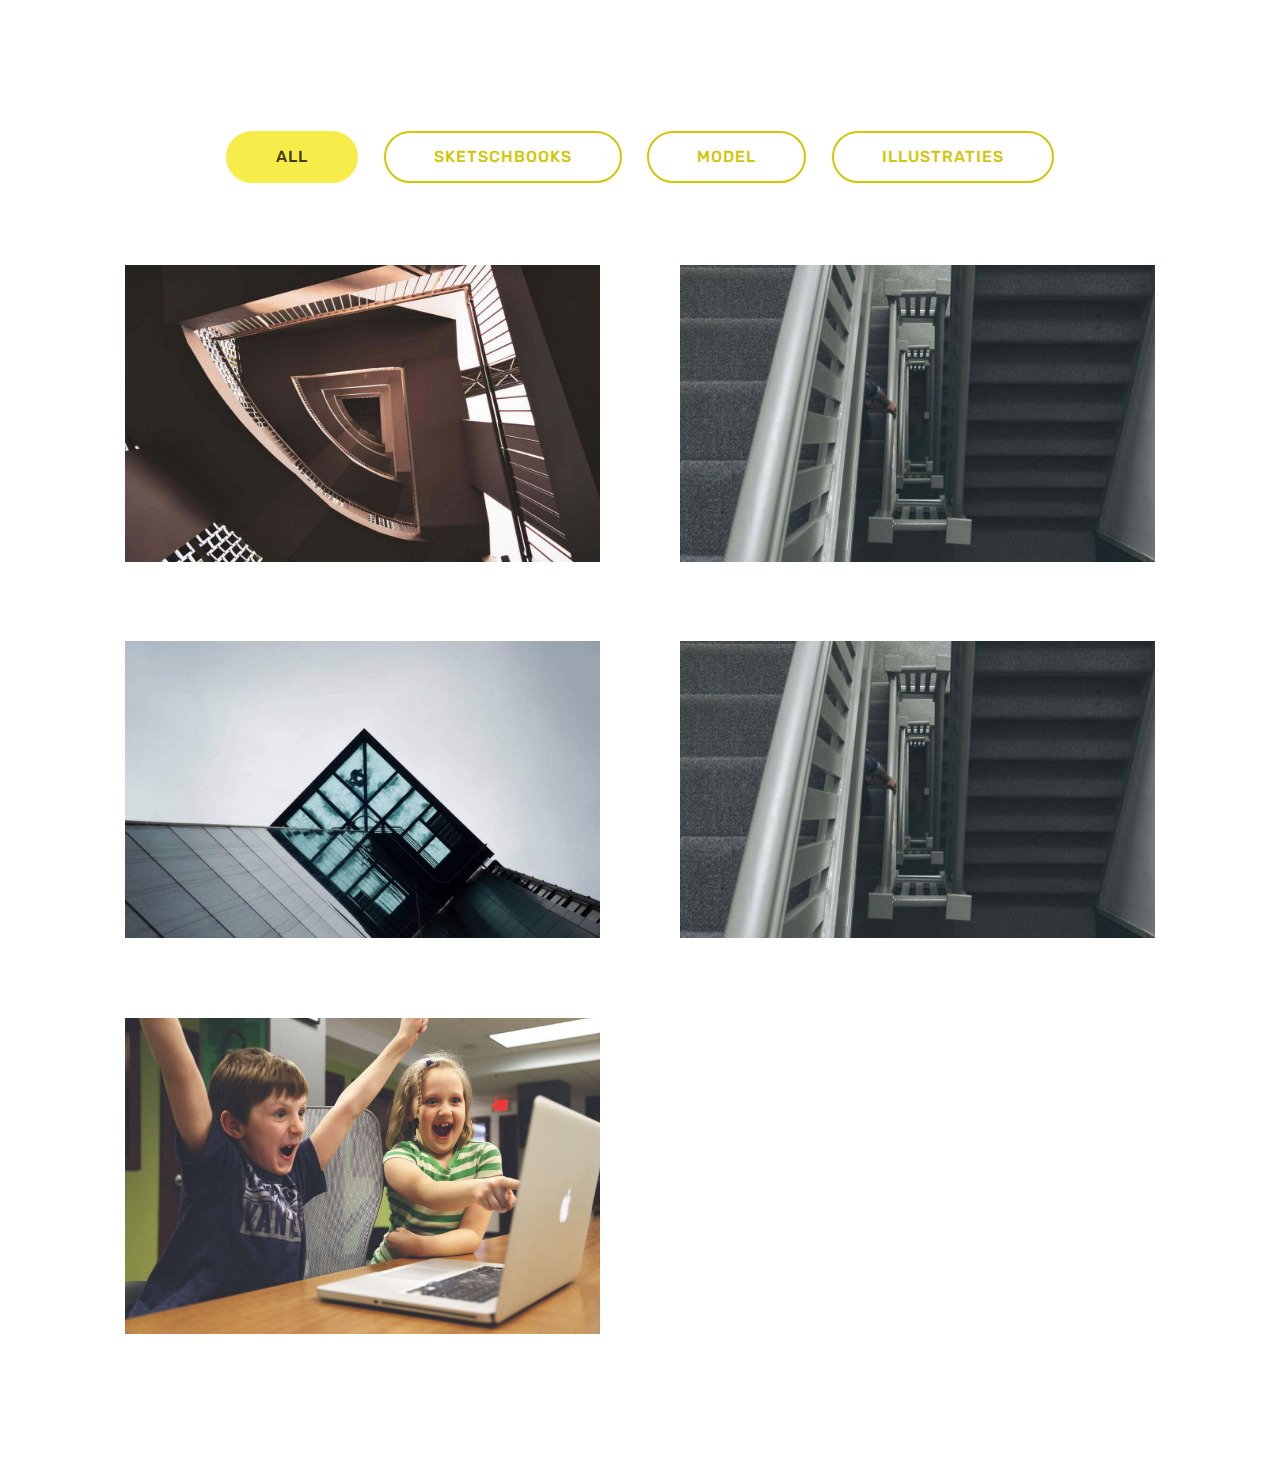
==== commit 4533ead2: "create github pages" ====
--- a/my_work.html
+++ b/my_work.html
@@ -27,13 +27,13 @@
     
 
     <div class="container">
-        <div><!-- Filter --><div class="mbr-gallery-filter container gallery-filter-active"><ul buttons="0"><li class="mbr-gallery-filter-all"><a class="btn btn-md btn-primary-outline active display-4" href="">All</a></li></ul></div><!-- Gallery --><div class="mbr-gallery-row"><div class="mbr-gallery-layout-default"><div><div><div class="mbr-gallery-item mbr-gallery-item--p2" data-video-url="false" data-tags="Geweldige"><div href="#lb-gallery2-z" data-slide-to="0" data-toggle="modal"><img src="assets/images/gallery00.jpg" alt="" title=""><span class="icon-focus"></span></div></div><div class="mbr-gallery-item mbr-gallery-item--p2" data-video-url="false" data-tags="Sympathieke"><div href="#lb-gallery2-z" data-slide-to="1" data-toggle="modal"><img src="assets/images/gallery01.jpg" alt="" title=""><span class="icon-focus"></span></div></div><div class="mbr-gallery-item mbr-gallery-item--p2" data-video-url="false" data-tags="Creatieve"><div href="#lb-gallery2-z" data-slide-to="2" data-toggle="modal"><img src="assets/images/gallery02.jpg" alt="" title=""><span class="icon-focus"></span></div></div><div class="mbr-gallery-item mbr-gallery-item--p2" data-video-url="false" data-tags="Bewegende"><div href="#lb-gallery2-z" data-slide-to="3" data-toggle="modal"><img src="assets/images/gallery03.jpg" alt="" title=""><span class="icon-focus"></span></div></div><div class="mbr-gallery-item mbr-gallery-item--p2" data-video-url="false" data-tags="Geweldige"><div href="#lb-gallery2-z" data-slide-to="4" data-toggle="modal"><img src="assets/images/gallery04.jpg" alt="" title=""><span class="icon-focus"></span></div></div><div class="mbr-gallery-item mbr-gallery-item--p2" data-video-url="false" data-tags="Geweldige"><div href="#lb-gallery2-z" data-slide-to="5" data-toggle="modal"><img src="assets/images/gallery05.jpg" alt="" title=""><span class="icon-focus"></span></div></div><div class="mbr-gallery-item mbr-gallery-item--p2" data-video-url="false" data-tags="Sympathieke"><div href="#lb-gallery2-z" data-slide-to="6" data-toggle="modal"><img src="assets/images/gallery06.jpg" alt="" title=""><span class="icon-focus"></span></div></div><div class="mbr-gallery-item mbr-gallery-item--p2" data-video-url="false" data-tags="Bewegende"><div href="#lb-gallery2-z" data-slide-to="7" data-toggle="modal"><img src="assets/images/gallery07.jpg" alt="" title=""><span class="icon-focus"></span></div></div></div></div><div class="clearfix"></div></div></div><!-- Lightbox --><div data-app-prevent-settings="" class="mbr-slider modal fade carousel slide" tabindex="-1" data-keyboard="true" data-interval="false" id="lb-gallery2-z"><div class="modal-dialog"><div class="modal-content"><div class="modal-body"><div class="carousel-inner"><div class="carousel-item active"><img src="assets/images/gallery00.jpg" alt="" title=""></div><div class="carousel-item"><img src="assets/images/gallery01.jpg" alt="" title=""></div><div class="carousel-item"><img src="assets/images/gallery02.jpg" alt="" title=""></div><div class="carousel-item"><img src="assets/images/gallery03.jpg" alt="" title=""></div><div class="carousel-item"><img src="assets/images/gallery04.jpg" alt="" title=""></div><div class="carousel-item"><img src="assets/images/gallery05.jpg" alt="" title=""></div><div class="carousel-item"><img src="assets/images/gallery06.jpg" alt="" title=""></div><div class="carousel-item"><img src="assets/images/gallery07.jpg" alt="" title=""></div></div><a class="carousel-control carousel-control-prev" role="button" data-slide="prev" href="#lb-gallery2-z"><span class="mbri-left mbr-iconfont" aria-hidden="true"></span><span class="sr-only">Previous</span></a><a class="carousel-control carousel-control-next" role="button" data-slide="next" href="#lb-gallery2-z"><span class="mbri-right mbr-iconfont" aria-hidden="true"></span><span class="sr-only">Next</span></a><a class="close" href="#" role="button" data-dismiss="modal"><span class="sr-only">Close</span></a></div></div></div></div></div>
+        <div><!-- Filter --><div class="mbr-gallery-filter container gallery-filter-active"><ul buttons="0"><li class="mbr-gallery-filter-all"><a class="btn btn-md btn-success-outline active display-4" href="">ALL</a></li></ul></div><!-- Gallery --><div class="mbr-gallery-row"><div class="mbr-gallery-layout-default"><div><div><div class="mbr-gallery-item mbr-gallery-item--p5" data-video-url="false" data-tags="SKETSCHBOOKS"><div href="#lb-gallery2-z" data-slide-to="0" data-toggle="modal"><img src="assets/images/gallery03.jpg" alt="" title=""><span class="icon-focus"></span></div></div><div class="mbr-gallery-item mbr-gallery-item--p5" data-video-url="false" data-tags="MODEL"><div href="#lb-gallery2-z" data-slide-to="1" data-toggle="modal"><img src="assets/images/gallery07.jpg" alt="" title=""><span class="icon-focus"></span></div></div><div class="mbr-gallery-item mbr-gallery-item--p5" data-video-url="false" data-tags="ILLUSTRATIES"><div href="#lb-gallery2-z" data-slide-to="2" data-toggle="modal"><img src="assets/images/gallery00.jpg" alt="" title=""><span class="icon-focus"></span></div></div><div class="mbr-gallery-item mbr-gallery-item--p5" data-video-url="false" data-tags="MODEL"><div href="#lb-gallery2-z" data-slide-to="3" data-toggle="modal"><img src="assets/images/gallery07.jpg" alt="" title=""><span class="icon-focus"></span></div></div><div class="mbr-gallery-item mbr-gallery-item--p5" data-video-url="false" data-tags="ILLUSTRATIES"><div href="#lb-gallery2-z" data-slide-to="4" data-toggle="modal"><img src="assets/images/mbr-1920x1280-800x533.jpg" alt="" title=""><span class="icon-focus"></span></div></div></div></div><div class="clearfix"></div></div></div><!-- Lightbox --><div data-app-prevent-settings="" class="mbr-slider modal fade carousel slide" tabindex="-1" data-keyboard="true" data-interval="false" id="lb-gallery2-z"><div class="modal-dialog"><div class="modal-content"><div class="modal-body"><ol class="carousel-indicators"><li data-app-prevent-settings="" data-target="#lb-gallery2-z" data-slide-to="0"></li><li data-app-prevent-settings="" data-target="#lb-gallery2-z" data-slide-to="1"></li><li data-app-prevent-settings="" data-target="#lb-gallery2-z" data-slide-to="2"></li><li data-app-prevent-settings="" data-target="#lb-gallery2-z" data-slide-to="3"></li><li data-app-prevent-settings="" data-target="#lb-gallery2-z" class=" active" data-slide-to="4"></li></ol><div class="carousel-inner"><div class="carousel-item"><img src="assets/images/gallery03.jpg" alt="" title=""></div><div class="carousel-item"><img src="assets/images/gallery07.jpg" alt="" title=""></div><div class="carousel-item"><img src="assets/images/gallery00.jpg" alt="" title=""></div><div class="carousel-item"><img src="assets/images/gallery07.jpg" alt="" title=""></div><div class="carousel-item active"><img src="assets/images/mbr-1920x1280.jpg" alt="" title=""></div></div><a class="carousel-control carousel-control-prev" role="button" data-slide="prev" href="#lb-gallery2-z"><span class="mbri-left mbr-iconfont" aria-hidden="true"></span><span class="sr-only">Previous</span></a><a class="carousel-control carousel-control-next" role="button" data-slide="next" href="#lb-gallery2-z"><span class="mbri-right mbr-iconfont" aria-hidden="true"></span><span class="sr-only">Next</span></a><a class="close" href="#" role="button" data-dismiss="modal"><span class="sr-only">Close</span></a></div></div></div></div></div>
     </div>
 
 </section>
 
 
-  <section class="engine"><a href="https://mobirise.info/l">free site templates</a></section><script src="assets/web/assets/jquery/jquery.min.js"></script>
+  <section class="engine"><a href="https://mobirise.info/t">free amp templates</a></section><script src="assets/web/assets/jquery/jquery.min.js"></script>
   <script src="assets/popper/popper.min.js"></script>
   <script src="assets/tether/tether.min.js"></script>
   <script src="assets/bootstrap/js/bootstrap.min.js"></script>
--- a/assets/mobirise/css/mbr-additional.css
+++ b/assets/mobirise/css/mbr-additional.css
@@ -1494,4 +1494,17 @@
 }
 .cid-r9nTKlqDry .mbr-text {
   color: #767676;
-}
+  text-align: left;
+}
+.cid-r9o0MXOw37 {
+  padding-top: 90px;
+  padding-bottom: 90px;
+  background: linear-gradient(0deg, #ffffff, #ffffff);
+}
+.cid-r9o0MXOw37 .mbr-iconfont-social {
+  font-size: 32px;
+  color: #f7ed4a;
+}
+.cid-r9o0MXOw37 .social-list a:focus {
+  text-decoration: none;
+}
